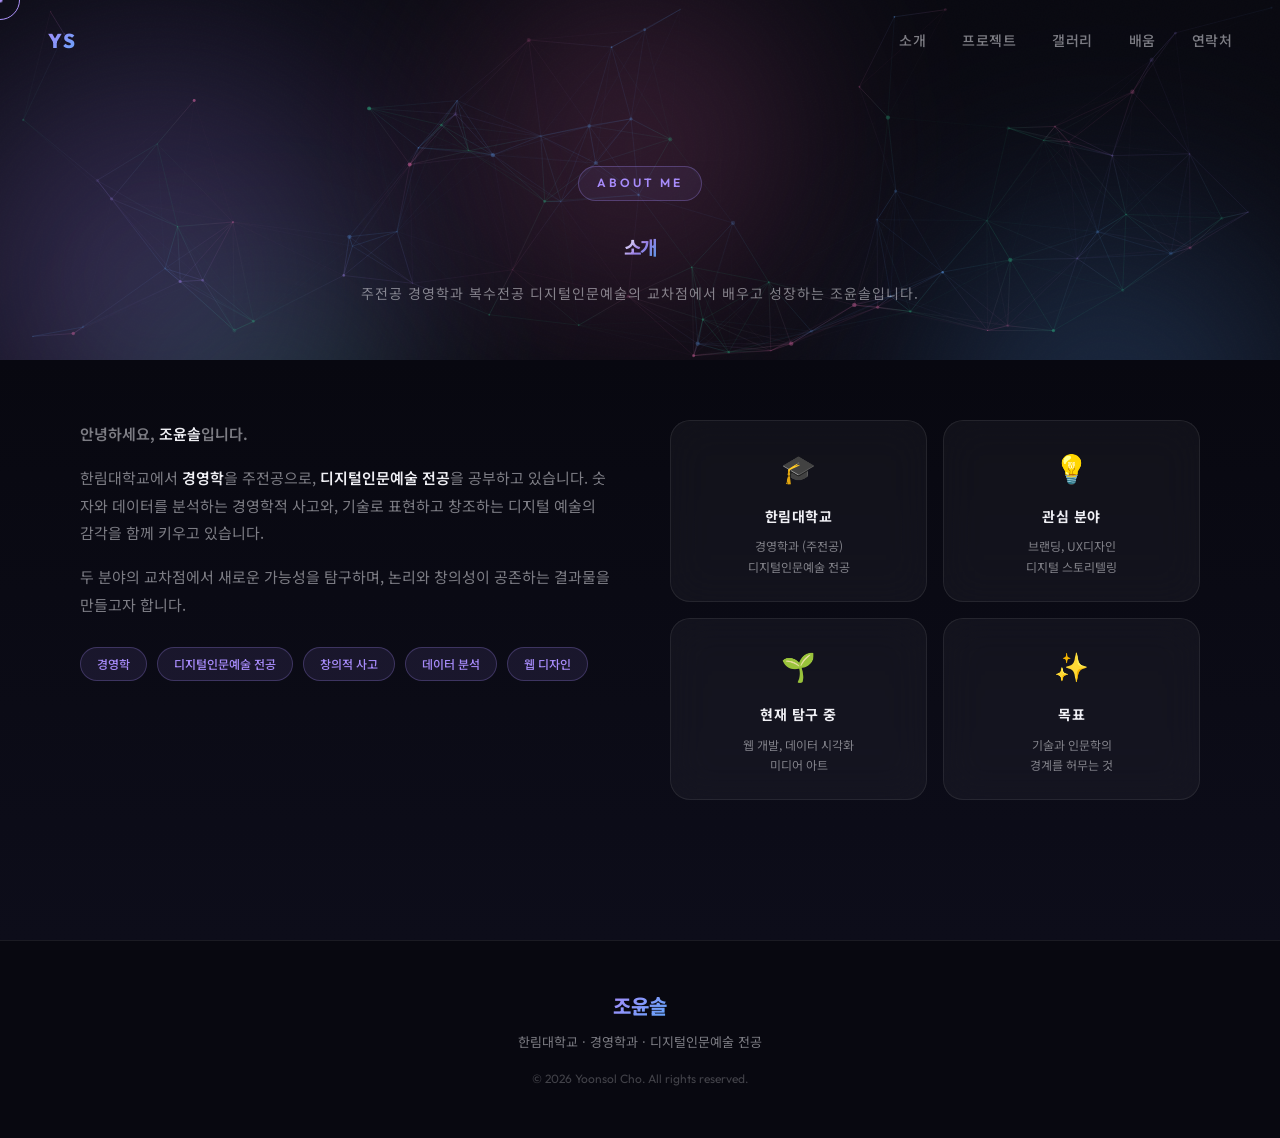
==== about.html @ 84ad860c "포트폴리오 개선: 이메일 복사 기능 로컬 환경 대응, 연락처 페이지 센터 카드화, 갤러리 3열 정렬 및 이미지 비율 조정" ====
<!DOCTYPE html>
<html lang="ko">
<head>
  <meta charset="UTF-8" />
  <meta name="viewport" content="width=device-width, initial-scale=1.0" />
  <title>소개 — 조윤솔 포트폴리오</title>
  <meta name="description" content="한림대학교 경영학과 & 디지털인문예술 전공 조윤솔의 포트폴리오 사이트입니다." />
  <link rel="preconnect" href="https://fonts.googleapis.com" />
  <link rel="preconnect" href="https://fonts.gstatic.com" crossorigin />
  <link href="https://fonts.googleapis.com/css2?family=Outfit:wght@300;400;500;600;700;800;900&family=Noto+Sans+KR:wght@300;400;500;700&display=swap" rel="stylesheet" />
  <link rel="stylesheet" href="style.css" />
</head>
<body>

  <!-- Custom Cursor -->
  <div class="cursor" id="cursor"></div>
  <div class="cursor-dot" id="cursorDot"></div>

  <!-- Navigation -->
  <nav class="nav" id="nav">
    <a href="index.html" class="nav-logo" style="text-decoration: none;">YS</a>
    <ul class="nav-links">
      <li><a href="about.html" class="nav-link" style="color: var(--accent-1);">소개</a></li>
      <li><a href="projects.html" class="nav-link">프로젝트</a></li>
      <li><a href="gallery.html" class="nav-link">갤러리</a></li>
      <li><a href="learning.html" class="nav-link">배움</a></li>
      <li><a href="contact.html" class="nav-link">연락처</a></li>
    </ul>
    <div class="nav-menu" id="navMenu">
      <span></span><span></span><span></span>
    </div>
  </nav>

  <!-- Mobile Nav -->
  <div class="mobile-nav" id="mobileNav">
    <ul>
      <li><a href="about.html" class="mobile-nav-link">소개</a></li>
      <li><a href="projects.html" class="mobile-nav-link">프로젝트</a></li>
      <li><a href="gallery.html" class="mobile-nav-link">갤러리</a></li>
      <li><a href="learning.html" class="mobile-nav-link">배움</a></li>
      <li><a href="contact.html" class="mobile-nav-link">연락처</a></li>
    </ul>
  </div>

  <!-- ========== HERO ========== -->
  <section class="hero hero-subpage" id="hero">
    <canvas class="hero-canvas" id="heroCanvas"></canvas>
    <div class="blob blob-1"></div>
    <div class="blob blob-2"></div>
    <div class="blob blob-3"></div>
    <div class="blob blob-4"></div>
    <div class="hero-noise"></div>
    <div class="hero-grid"></div>

    <div class="hero-content">
      <div class="hero-tag reveal-up">About Me</div>
      <h1 class="hero-name reveal-up" id="heroName">
        <span class="name-ko" style="font-size: 0.8em;">소개</span>
      </h1>
      <p class="hero-sub reveal-up">
        주전공 경영학과 복수전공 디지털인문예술의 교차점에서 배우고 성장하는 조윤솔입니다.
      </p>
    </div>
  </section>

  <!-- ========== ABOUT ========== -->
  <section class="about section" id="about" style="padding-top: 60px; min-height: 60vh;">
    <div class="container">
      <div class="about-grid" style="margin-top: 0;">
        <div class="about-text reveal-left">
          <p class="about-lead">
            안녕하세요, <strong>조윤솔</strong>입니다.
          </p>
          <p>
            한림대학교에서 <strong>경영학</strong>을 주전공으로,
            <strong>디지털인문예술 전공</strong>을 공부하고 있습니다.
            숫자와 데이터를 분석하는 경영학적 사고와,
            기술로 표현하고 창조하는 디지털 예술의 감각을 함께 키우고 있습니다.
          </p>
          <p>
            두 분야의 교차점에서 새로운 가능성을 탐구하며,
            논리와 창의성이 공존하는 결과물을 만들고자 합니다.
          </p>
          <div class="about-tags">
            <span class="tag">경영학</span>
            <span class="tag">디지털인문예술 전공</span>
            <span class="tag">창의적 사고</span>
            <span class="tag">데이터 분석</span>
            <span class="tag">웹 디자인</span>
          </div>
        </div>

        <div class="about-cards reveal-right">
          <div class="about-card glass-card">
            <div class="card-icon">🎓</div>
            <h3>한림대학교</h3>
            <p>경영학과 (주전공)<br />디지털인문예술 전공</p>
          </div>
          <div class="about-card glass-card">
            <div class="card-icon">💡</div>
            <h3>관심 분야</h3>
            <p>브랜딩, UX디자인<br />디지털 스토리텔링</p>
          </div>
          <div class="about-card glass-card">
            <div class="card-icon">🌱</div>
            <h3>현재 탐구 중</h3>
            <p>웹 개발, 데이터 시각화<br />미디어 아트</p>
          </div>
          <div class="about-card glass-card">
            <div class="card-icon">✨</div>
            <h3>목표</h3>
            <p>기술과 인문학의<br />경계를 허무는 것</p>
          </div>
        </div>
      </div>
    </div>
  </section>

  <!-- Footer -->
  <footer class="footer">
    <div class="footer-inner">
      <div class="footer-name">조윤솔</div>
      <p class="footer-school">한림대학교 · 경영학과 · 디지털인문예술 전공</p>
      <p class="footer-copy">© 2026 Yoonsol Cho. All rights reserved.</p>
    </div>
  </footer>

  <script src="app.js"></script>
</body>
</html>
---- style.css ----
/* =============================================
   조윤솔 포트폴리오 — style.css
   Design: Fluid Gradient + Minimal Black + Interactive
   ============================================= */

/* ---- Reset & Base ---- */
*, *::before, *::after {
  box-sizing: border-box;
  margin: 0;
  padding: 0;
}

:root {
  --bg: #080810;
  --bg2: #0d0d1a;
  --surface: rgba(255,255,255,0.04);
  --surface-hover: rgba(255,255,255,0.08);
  --border: rgba(255,255,255,0.08);
  --border-hover: rgba(255,255,255,0.2);

  --text: #f0f0f5;
  --text-muted: rgba(240,240,245,0.5);
  --text-faint: rgba(240,240,245,0.25);

  --accent-1: #a78bfa;   /* violet */
  --accent-2: #60a5fa;   /* blue */
  --accent-3: #f472b6;   /* pink */
  --accent-4: #34d399;   /* emerald */

  --glow-1: rgba(167,139,250,0.35);
  --glow-2: rgba(96,165,250,0.35);
  --glow-3: rgba(244,114,182,0.25);

  --font-en: 'Outfit', sans-serif;
  --font-ko: 'Noto Sans KR', sans-serif;

  --radius-sm: 12px;
  --radius-md: 20px;
  --radius-lg: 32px;
  --radius-xl: 48px;

  --section-gap: 140px;
  --container: 1200px;
}

html {
  scroll-behavior: smooth;
}

body {
  background: var(--bg);
  color: var(--text);
  font-family: var(--font-en), var(--font-ko);
  font-size: 16px;
  line-height: 1.7;
  overflow-x: hidden;
  cursor: none;
}

/* ---- Custom Cursor ---- */
.cursor {
  position: fixed;
  width: 40px;
  height: 40px;
  border: 1.5px solid var(--accent-1);
  border-radius: 50%;
  pointer-events: none;
  z-index: 9999;
  transition: transform 0.15s ease, border-color 0.3s ease, opacity 0.3s ease;
  mix-blend-mode: screen;
  transform: translate(-50%, -50%);
}

.cursor-dot {
  position: fixed;
  width: 5px;
  height: 5px;
  background: var(--accent-1);
  border-radius: 50%;
  pointer-events: none;
  z-index: 9999;
  transform: translate(-50%, -50%);
  transition: transform 0.05s ease;
  mix-blend-mode: screen;
}

.cursor.active {
  transform: translate(-50%, -50%) scale(1.8);
  border-color: var(--accent-3);
  background: rgba(244,114,182,0.08);
}

/* ---- Container ---- */
.container {
  max-width: var(--container);
  margin: 0 auto;
  padding: 0 40px;
}

/* ---- Navigation ---- */
.nav {
  position: fixed;
  top: 0;
  left: 0;
  right: 0;
  z-index: 100;
  display: flex;
  align-items: center;
  justify-content: space-between;
  padding: 24px 48px;
  transition: background 0.4s ease, backdrop-filter 0.4s ease;
}

.nav.scrolled {
  background: rgba(8,8,16,0.85);
  backdrop-filter: blur(20px);
  border-bottom: 1px solid var(--border);
  padding: 16px 48px;
}

.nav-logo {
  font-family: var(--font-en);
  font-size: 20px;
  font-weight: 800;
  letter-spacing: 2px;
  background: linear-gradient(135deg, var(--accent-1), var(--accent-2));
  -webkit-background-clip: text;
  -webkit-text-fill-color: transparent;
  background-clip: text;
  cursor: pointer;
  transition: transform 0.3s ease, opacity 0.3s ease;
  display: inline-block;
}

.nav-logo:hover {
  transform: scale(1.05);
  opacity: 0.9;
}

.nav-links {
  display: flex;
  gap: 36px;
  list-style: none;
}

.nav-link {
  color: var(--text-muted);
  text-decoration: none;
  font-size: 14px;
  font-weight: 500;
  letter-spacing: 0.5px;
  transition: color 0.3s ease;
  position: relative;
}

.nav-link::after {
  content: '';
  position: absolute;
  bottom: -4px;
  left: 0;
  width: 0;
  height: 1px;
  background: var(--accent-1);
  transition: width 0.3s ease;
}

.nav-link:hover {
  color: var(--text);
}

.nav-link:hover::after {
  width: 100%;
}

.nav-menu {
  display: none;
  flex-direction: column;
  gap: 5px;
  cursor: pointer;
}

.nav-menu span {
  display: block;
  width: 24px;
  height: 1.5px;
  background: var(--text);
  transition: all 0.3s ease;
}

/* ---- Mobile Nav ---- */
.mobile-nav {
  position: fixed;
  top: 0;
  right: -100%;
  width: 280px;
  height: 100vh;
  background: rgba(8,8,16,0.97);
  backdrop-filter: blur(30px);
  border-left: 1px solid var(--border);
  z-index: 200;
  transition: right 0.4s cubic-bezier(0.4, 0, 0.2, 1);
  display: flex;
  align-items: center;
  justify-content: center;
}

.mobile-nav.open {
  right: 0;
}

.mobile-nav ul {
  list-style: none;
  display: flex;
  flex-direction: column;
  gap: 32px;
  text-align: center;
}

.mobile-nav-link {
  color: var(--text);
  text-decoration: none;
  font-size: 22px;
  font-weight: 600;
  transition: color 0.3s ease;
}

.mobile-nav-link:hover {
  color: var(--accent-1);
}

/* ---- HERO ---- */
.hero {
  position: relative;
  min-height: 100vh;
  display: flex;
  align-items: center;
  justify-content: center;
  overflow: hidden;
}

/* Animated Blobs */
.blob {
  position: absolute;
  border-radius: 50%;
  filter: blur(80px);
  opacity: 0.55;
  animation: blobFloat 12s ease-in-out infinite;
}

.blob-1 {
  width: 700px;
  height: 700px;
  background: radial-gradient(circle, rgba(167,139,250,0.6), transparent 70%);
  top: -20%;
  left: -15%;
  animation-delay: 0s;
  animation-duration: 14s;
}

.blob-2 {
  width: 600px;
  height: 600px;
  background: radial-gradient(circle, rgba(96,165,250,0.5), transparent 70%);
  top: 30%;
  right: -10%;
  animation-delay: -4s;
  animation-duration: 18s;
}

.blob-3 {
  width: 500px;
  height: 500px;
  background: radial-gradient(circle, rgba(244,114,182,0.45), transparent 70%);
  bottom: -10%;
  left: 30%;
  animation-delay: -8s;
  animation-duration: 16s;
}

.blob-4 {
  width: 400px;
  height: 400px;
  background: radial-gradient(circle, rgba(52,211,153,0.35), transparent 70%);
  top: 60%;
  left: 5%;
  animation-delay: -2s;
  animation-duration: 20s;
}

@keyframes blobFloat {
  0%, 100% { transform: translate(0, 0) scale(1); }
  25% { transform: translate(40px, -30px) scale(1.05); }
  50% { transform: translate(-20px, 40px) scale(0.95); }
  75% { transform: translate(30px, 20px) scale(1.03); }
}

.hero-noise {
  position: absolute;
  inset: 0;
  background-image: url("data:image/svg+xml,%3Csvg viewBox='0 0 256 256' xmlns='http://www.w3.org/2000/svg'%3E%3Cfilter id='noise'%3E%3CfeTurbulence type='fractalNoise' baseFrequency='0.9' numOctaves='4' stitchTiles='stitch'/%3E%3C/filter%3E%3Crect width='100%25' height='100%25' filter='url(%23noise)' opacity='0.04'/%3E%3C/svg%3E");
  opacity: 0.4;
  pointer-events: none;
}

.hero-grid {
  position: absolute;
  inset: 0;
  background-image:
    linear-gradient(rgba(255,255,255,0.025) 1px, transparent 1px),
    linear-gradient(90deg, rgba(255,255,255,0.025) 1px, transparent 1px);
  background-size: 80px 80px;
  pointer-events: none;
  mask-image: radial-gradient(ellipse at center, rgba(0,0,0,0.3) 0%, transparent 70%);
}

/* Canvas particle overlay */
.hero-canvas {
  position: absolute;
  inset: 0;
  width: 100%;
  height: 100%;
  pointer-events: none;
  z-index: 2;
  opacity: 0.7;
}

/* Interactive Stellar Objects (Planets with Tooltips) */
.stellar-object {
  position: absolute;
  display: flex;
  flex-direction: column;
  align-items: center;
  z-index: 15;
  cursor: pointer;
  transition: z-index 0.3s;
}

.stellar-object:hover {
  z-index: 30;
}

/* Positions & floating animations */
.planet-1 {
  top: 23%;
  left: 7%;
  animation: planetFloat1 10s ease-in-out infinite;
}

.planet-2 {
  top: 32%;
  right: 9%;
  animation: planetFloat2 12s ease-in-out infinite;
}

.planet-3 {
  bottom: 22%;
  left: 9%;
  animation: planetFloat3 11s ease-in-out infinite;
}

@keyframes planetFloat1 {
  0%, 100% { transform: translate(0, 0) scale(1); }
  50% { transform: translate(10px, -20px) scale(1.02); }
}

@keyframes planetFloat2 {
  0%, 100% { transform: translate(0, 0) scale(1); }
  50% { transform: translate(-15px, 15px) scale(0.98); }
}

@keyframes planetFloat3 {
  0%, 100% { transform: translate(0, 0) scale(1); }
  50% { transform: translate(12px, 18px) scale(1.03); }
}

/* Planet sphere styling with 3D gradient & outer Glow */
.planet-sphere {
  position: relative;
  width: 52px;
  height: 52px;
  border-radius: 50%;
  transition: transform 0.5s cubic-bezier(0.34, 1.56, 0.64, 1), box-shadow 0.5s ease;
}

.stellar-object:hover .planet-sphere {
  transform: scale(1.2);
}

.planet-violet {
  background: radial-gradient(circle at 30% 30%, #d8b4fe 0%, #8b5cf6 45%, #4c1d95 90%);
  box-shadow: 0 0 25px rgba(167, 139, 250, 0.35), inset -4px -4px 10px rgba(0, 0, 0, 0.7);
}

.planet-pink {
  background: radial-gradient(circle at 30% 30%, #fbcfe8 0%, #ec4899 45%, #9d174d 90%);
  box-shadow: 0 0 25px rgba(244, 114, 182, 0.35), inset -4px -4px 10px rgba(0, 0, 0, 0.7);
}

.planet-blue {
  background: radial-gradient(circle at 30% 30%, #bfdbfe 0%, #3b82f6 45%, #1e3a8a 90%);
  box-shadow: 0 0 25px rgba(96, 165, 250, 0.35), inset -4px -4px 10px rgba(0, 0, 0, 0.7);
}

.stellar-object:hover .planet-violet {
  box-shadow: 0 0 40px rgba(167, 139, 250, 0.75), inset -3px -3px 8px rgba(0, 0, 0, 0.6);
}

.stellar-object:hover .planet-pink {
  box-shadow: 0 0 40px rgba(244, 114, 182, 0.75), inset -3px -3px 8px rgba(0, 0, 0, 0.6);
}

.stellar-object:hover .planet-blue {
  box-shadow: 0 0 40px rgba(96, 165, 250, 0.75), inset -3px -3px 8px rgba(0, 0, 0, 0.6);
}

/* Planet surface details svg */
.planet-surface {
  position: absolute;
  inset: 0;
  width: 100%;
  height: 100%;
  border-radius: 50%;
  pointer-events: none;
  mix-blend-mode: overlay;
  opacity: 0.35;
}

/* Planet Rings */
.planet-ring {
  position: absolute;
  top: 50%;
  left: 50%;
  border-radius: 50%;
  pointer-events: none;
  transform: translate(-50%, -50%) rotateX(75deg) rotateY(-12deg);
}

.pink-ring {
  width: 90px;
  height: 90px;
  border: 1.5px solid rgba(244, 114, 182, 0.4);
  box-shadow: 0 0 8px rgba(244, 114, 182, 0.2), inset 0 0 8px rgba(244, 114, 182, 0.2);
}

.blue-ring {
  width: 84px;
  height: 84px;
  border: 1.5px solid rgba(96, 165, 250, 0.4);
  box-shadow: 0 0 8px rgba(96, 165, 250, 0.2), inset 0 0 8px rgba(96, 165, 250, 0.2);
}

/* Glassmorphism Tooltip */
.planet-tooltip {
  position: absolute;
  bottom: -62px;
  display: flex;
  flex-direction: column;
  align-items: center;
  gap: 2px;
  padding: 6px 16px;
  background: rgba(8, 8, 16, 0.75);
  border: 1px solid rgba(255, 255, 255, 0.08);
  border-radius: var(--radius-sm);
  backdrop-filter: blur(12px);
  -webkit-backdrop-filter: blur(12px);
  white-space: nowrap;
  pointer-events: none;
  opacity: 0;
  transform: translateY(12px) scale(0.92);
  transition: opacity 0.4s cubic-bezier(0.16, 1, 0.3, 1),
              transform 0.4s cubic-bezier(0.16, 1, 0.3, 1),
              border-color 0.3s;
  box-shadow: 0 10px 30px rgba(0, 0, 0, 0.5);
  font-family: var(--font-ko);
}

.stellar-object:hover .planet-tooltip {
  opacity: 1;
  transform: translateY(0) scale(1);
  border-color: rgba(255, 255, 255, 0.16);
}

.tooltip-label {
  font-family: var(--font-en);
  font-size: 8px;
  font-weight: 700;
  letter-spacing: 1.5px;
  text-transform: uppercase;
  color: var(--text-faint);
  line-height: 1.2;
}

.tooltip-val {
  font-size: 11px;
  font-weight: 500;
  color: var(--text);
  letter-spacing: 0.5px;
}

/* Typewriter cursor */
.typewriter-cursor {
  display: inline-block;
  color: var(--accent-1);
  font-weight: 300;
  animation: blink 0.9s step-end infinite;
  margin-left: 2px;
}

@keyframes blink {
  0%, 100% { opacity: 1; }
  50% { opacity: 0; }
}



.hero-content {
  position: relative;
  z-index: 10;
  text-align: center;
  padding: 0 24px;
  max-width: 900px;
}

.hero-tag {
  display: inline-block;
  font-size: 12px;
  font-weight: 600;
  letter-spacing: 3px;
  text-transform: uppercase;
  color: var(--accent-1);
  border: 1px solid rgba(167,139,250,0.3);
  padding: 6px 18px;
  border-radius: 100px;
  margin-bottom: 36px;
  background: rgba(167,139,250,0.07);
}

.hero-name {
  display: flex;
  flex-direction: column;
  align-items: center;
  gap: 8px;
  margin-bottom: 24px;
}

.name-ko {
  font-family: var(--font-ko);
  font-size: clamp(48px, 6.5vw, 78px);
  font-weight: 700;
  line-height: 1.1;
  background: linear-gradient(135deg, #fff 0%, rgba(167,139,250,0.9) 50%, rgba(96,165,250,0.9) 100%);
  -webkit-background-clip: text;
  -webkit-text-fill-color: transparent;
  background-clip: text;
  letter-spacing: -1.5px;
}

.name-en {
  font-family: var(--font-en);
  font-size: clamp(16px, 2.5vw, 22px);
  font-weight: 300;
  color: var(--text-muted);
  letter-spacing: 6px;
  text-transform: uppercase;
}

.hero-sub {
  font-size: 14px;
  color: var(--text-muted);
  letter-spacing: 1px;
  margin-bottom: 28px;
  font-family: var(--font-ko);
}

.hero-divider {
  width: 60px;
  height: 1px;
  background: linear-gradient(90deg, transparent, var(--accent-1), transparent);
  margin: 0 auto 28px;
}

.hero-desc {
  font-size: clamp(15px, 2vw, 18px);
  color: var(--text-muted);
  line-height: 1.8;
  font-family: var(--font-ko);
  margin-bottom: 48px;
}

.hero-cta {
  display: flex;
  gap: 16px;
  justify-content: center;
  flex-wrap: wrap;
}

.btn-primary {
  display: inline-flex;
  align-items: center;
  gap: 8px;
  background: linear-gradient(135deg, var(--accent-1), var(--accent-2));
  color: #fff;
  text-decoration: none;
  padding: 14px 32px;
  border-radius: 100px;
  font-weight: 600;
  font-size: 15px;
  transition: transform 0.3s ease, box-shadow 0.3s ease;
  box-shadow: 0 0 30px rgba(167,139,250,0.3);
}

.btn-primary:hover {
  transform: translateY(-2px);
  box-shadow: 0 0 50px rgba(167,139,250,0.5);
}

.btn-outline {
  display: inline-flex;
  align-items: center;
  gap: 8px;
  border: 1px solid var(--border-hover);
  color: var(--text);
  text-decoration: none;
  padding: 14px 32px;
  border-radius: 100px;
  font-weight: 500;
  font-size: 15px;
  transition: all 0.3s ease;
  background: rgba(255,255,255,0.03);
}

.btn-outline:hover {
  background: rgba(255,255,255,0.08);
  border-color: var(--accent-1);
  color: var(--accent-1);
}

/* Scroll Indicator */
.scroll-indicator {
  position: absolute;
  bottom: 40px;
  left: 50%;
  transform: translateX(-50%);
  display: flex;
  flex-direction: column;
  align-items: center;
  gap: 10px;
  z-index: 10;
}

.scroll-line {
  width: 1px;
  height: 50px;
  background: linear-gradient(to bottom, var(--accent-1), transparent);
  animation: scrollPulse 2s ease-in-out infinite;
}

.scroll-indicator span {
  font-size: 10px;
  letter-spacing: 3px;
  color: var(--text-faint);
  text-transform: uppercase;
}

@keyframes scrollPulse {
  0%, 100% { opacity: 0.4; transform: scaleY(1); }
  50% { opacity: 1; transform: scaleY(1.1); }
}

/* ---- SECTION COMMON ---- */
.section {
  padding: var(--section-gap) 0;
}

.section-header {
  margin-bottom: 64px;
}

.section-label {
  display: inline-block;
  font-size: 12px;
  font-weight: 600;
  letter-spacing: 3px;
  text-transform: uppercase;
  color: var(--accent-1);
  margin-bottom: 16px;
}

.section-title {
  font-size: clamp(32px, 5vw, 52px);
  font-weight: 800;
  font-family: var(--font-ko);
  background: linear-gradient(135deg, #fff 0%, rgba(167,139,250,0.8) 100%);
  -webkit-background-clip: text;
  -webkit-text-fill-color: transparent;
  background-clip: text;
  line-height: 1.2;
  letter-spacing: -1px;
}

.section-desc {
  margin-top: 16px;
  color: var(--text-muted);
  font-family: var(--font-ko);
  font-size: 16px;
}

/* ---- Glass Card ---- */
.glass-card {
  background: var(--surface);
  border: 1px solid var(--border);
  border-radius: var(--radius-md);
  backdrop-filter: blur(20px);
  transition: border-color 0.3s ease, background 0.3s ease, transform 0.3s ease;
}

.glass-card:hover {
  border-color: var(--border-hover);
  background: var(--surface-hover);
}

/* ---- ABOUT ---- */
.about {
  background: linear-gradient(180deg, var(--bg) 0%, var(--bg2) 100%);
}

.about-grid {
  display: grid;
  grid-template-columns: 1fr 1fr;
  gap: 60px;
  align-items: start;
}

.about-lead {
  font-size: 24px;
  font-weight: 600;
  font-family: var(--font-ko);
  margin-bottom: 20px;
}

.about-text p {
  color: var(--text-muted);
  font-family: var(--font-ko);
  font-size: 15px;
  margin-bottom: 16px;
  line-height: 1.85;
}

.about-text strong {
  color: var(--text);
  font-weight: 600;
}

.about-tags {
  display: flex;
  flex-wrap: wrap;
  gap: 10px;
  margin-top: 28px;
}

.tag {
  font-size: 12px;
  font-weight: 500;
  font-family: var(--font-ko);
  padding: 6px 16px;
  border-radius: 100px;
  background: rgba(167,139,250,0.1);
  border: 1px solid rgba(167,139,250,0.25);
  color: var(--accent-1);
}

.about-cards {
  display: grid;
  grid-template-columns: 1fr 1fr;
  gap: 16px;
}

.about-card {
  padding: 24px;
  text-align: center;
}

.card-icon {
  font-size: 28px;
  margin-bottom: 12px;
}

.about-card h3 {
  font-size: 14px;
  font-weight: 700;
  font-family: var(--font-ko);
  margin-bottom: 8px;
  color: var(--text);
  letter-spacing: 0.5px;
}

.about-card p {
  font-size: 12px;
  color: var(--text-muted);
  font-family: var(--font-ko);
  line-height: 1.7;
}

/* ---- PROJECTS ---- */
.projects {
  background: var(--bg2);
  position: relative;
}

.projects::before {
  content: '';
  position: absolute;
  top: 0;
  left: 0;
  right: 0;
  height: 1px;
  background: linear-gradient(90deg, transparent, var(--border-hover), transparent);
}

/* Projects Grid Layout */
.projects-grid {
  display: grid;
  grid-template-columns: repeat(2, 1fr);
  gap: 32px;
}

@media (max-width: 900px) {
  .projects-grid {
    grid-template-columns: 1fr;
    gap: 24px;
  }
}

.project-semester {
  font-size: 11px;
  font-weight: 500;
  letter-spacing: 0.5px;
  color: var(--text-muted);
  font-family: var(--font-ko);
  background: rgba(255, 255, 255, 0.03);
  border: 1px solid var(--border);
  padding: 4px 12px;
  border-radius: 100px;
}

.active-semester {
  color: var(--accent-4);
  background: rgba(52, 211, 153, 0.06);
  border-color: rgba(52, 211, 153, 0.25);
  font-weight: 600;
  box-shadow: 0 0 10px rgba(52, 211, 153, 0.1);
}

.current-project {
  border-color: rgba(167, 139, 250, 0.25);
  box-shadow: 0 10px 30px rgba(167, 139, 250, 0.03);
}

.current-project::before {
  background: linear-gradient(135deg, rgba(167, 139, 250, 0.06), transparent 60%);
  opacity: 1;
  pointer-events: none;
}

.current-project:hover {
  border-color: rgba(167, 139, 250, 0.45);
  box-shadow: 0 15px 40px rgba(167, 139, 250, 0.08);
}

.project-cards {
  display: grid;
  grid-template-columns: repeat(auto-fill, minmax(300px, 1fr));
  gap: 20px;
}

.project-card {
  padding: 28px;
  cursor: pointer;
  position: relative;
  overflow: hidden;
}

.project-card::before {
  content: '';
  position: absolute;
  inset: 0;
  background: linear-gradient(135deg, rgba(167,139,250,0.04), transparent 60%);
  opacity: 0;
  transition: opacity 0.4s ease;
  border-radius: var(--radius-md);
  pointer-events: none;
}

.project-card:hover::before {
  opacity: 1;
}

.project-card:hover {
  transform: translateY(-4px);
}

.placeholder-card {
  border-style: dashed;
  border-color: rgba(255,255,255,0.1);
}

.project-card-top {
  display: flex;
  align-items: center;
  justify-content: space-between;
  margin-bottom: 16px;
}

.project-course {
  font-size: 11px;
  font-weight: 600;
  letter-spacing: 1.5px;
  text-transform: uppercase;
  color: var(--accent-2);
  font-family: var(--font-ko);
}

.project-badge {
  font-size: 10px;
  padding: 3px 10px;
  background: rgba(255,255,255,0.05);
  border: 1px solid var(--border);
  border-radius: 100px;
  color: var(--text-faint);
  font-family: var(--font-ko);
}

.project-title {
  font-size: 18px;
  font-weight: 700;
  font-family: var(--font-ko);
  margin-bottom: 10px;
  color: var(--text);
  line-height: 1.4;
}

.project-desc {
  font-size: 13px;
  color: var(--text-muted);
  font-family: var(--font-ko);
  line-height: 1.75;
  margin-bottom: 20px;
}

.project-footer {
  display: flex;
  align-items: center;
  justify-content: space-between;
}

.project-tags {
  display: flex;
  gap: 8px;
  flex-wrap: wrap;
}

.ptag {
  font-size: 11px;
  padding: 3px 10px;
  background: rgba(96,165,250,0.1);
  border: 1px solid rgba(96,165,250,0.2);
  border-radius: 100px;
  color: var(--accent-2);
  font-weight: 500;
}

.project-links {
  display: flex;
  gap: 8px;
  align-items: center;
  position: relative;
  z-index: 5;
}

.p-link {
  font-size: 11px;
  font-weight: 600;
  color: var(--accent-1);
  text-decoration: none;
  background: rgba(167, 139, 250, 0.08);
  border: 1px solid rgba(167, 139, 250, 0.25);
  padding: 4px 12px;
  border-radius: 100px;
  transition: all 0.3s ease;
  font-family: var(--font-ko);
  position: relative;
  z-index: 5;
}

.p-link:hover {
  background: var(--accent-1);
  color: #fff;
  border-color: var(--accent-1);
  box-shadow: 0 0 12px rgba(167, 139, 250, 0.3);
}

/* ---- GALLERY ---- */
.gallery {
  background: var(--bg);
}

.gallery-grid {
  display: grid;
  grid-template-columns: repeat(3, 1fr);
  grid-template-rows: auto;
  gap: 16px;
}

.gallery-item {
  border-radius: var(--radius-md);
  overflow: hidden;
  aspect-ratio: 3/4;
  transition: transform 0.4s ease;
  cursor: pointer;
  position: relative;
  background: rgba(255, 255, 255, 0.02); /* 빈 공간이 생길 경우를 위한 은은한 배경 */
}

.gallery-img {
  width: 100%;
  height: 100%;
  padding: 22px; /* 여백을 약간 늘려 포스터 크기를 살짝 줄임 */
  box-sizing: border-box;
  object-fit: contain; /* 이미지가 잘리지 않고 전체 포스터가 다 보이도록 설정 */
  display: block;
}

.gallery-item:hover {
  transform: scale(1.02);
}

.gallery-item.tall {
  grid-row: span 2;
  aspect-ratio: auto;
}

.gallery-item.wide {
  grid-column: span 2;
  aspect-ratio: 16/8;
}

.gallery-overlay {
  position: absolute;
  inset: 0;
  background: linear-gradient(to top, rgba(8, 8, 16, 0.95) 0%, transparent 50%);
  display: flex;
  flex-direction: column;
  justify-content: flex-end;
  padding: 24px;
  opacity: 0;
  transition: opacity 0.3s ease;
  pointer-events: none;
}

.gallery-item:hover .gallery-overlay {
  opacity: 1;
}

.gallery-title {
  color: var(--text);
  font-size: 16px;
  font-weight: 700;
  font-family: var(--font-ko);
  margin-bottom: 6px;
  transform: translateY(10px);
  transition: transform 0.3s ease;
}

.gallery-desc {
  color: var(--text-muted);
  font-size: 12px;
  font-family: var(--font-ko);
  line-height: 1.4;
  transform: translateY(10px);
  transition: transform 0.3s ease;
  transition-delay: 0.05s;
}

.gallery-item:hover .gallery-title,
.gallery-item:hover .gallery-desc {
  transform: translateY(0);
}

.placeholder-gallery {
  background: var(--surface);
  border: 2px dashed rgba(255,255,255,0.08);
  display: flex;
  align-items: center;
  justify-content: center;
}

.gallery-placeholder {
  text-align: center;
  color: var(--text-faint);
}

.gallery-plus {
  display: block;
  font-size: 40px;
  font-weight: 200;
  color: rgba(167,139,250,0.3);
  margin-bottom: 8px;
}

.gallery-placeholder p {
  font-size: 12px;
  font-family: var(--font-ko);
}

/* ---- LEARNING ---- */
.learning {
  background: var(--bg2);
}

.learning-grid {
  display: grid;
  grid-template-columns: repeat(2, 1fr);
  gap: 24px;
  margin-bottom: 64px;
}

.learning-card {
  padding: 36px;
  transition-delay: var(--delay, 0s);
}

.learning-icon {
  font-size: 36px;
  margin-bottom: 20px;
  display: block;
}

.learning-card h3 {
  font-size: 18px;
  font-weight: 700;
  font-family: var(--font-ko);
  margin-bottom: 12px;
  color: var(--text);
}

.learning-card p {
  font-size: 14px;
  color: var(--text-muted);
  font-family: var(--font-ko);
  line-height: 1.75;
  margin-bottom: 20px;
}

.learning-skills {
  display: flex;
  gap: 8px;
}

.skill-dot {
  width: 28px;
  height: 4px;
  border-radius: 2px;
  background: var(--accent-1);
}

.skill-dot.half {
  background: linear-gradient(90deg, var(--accent-1) 50%, rgba(167,139,250,0.2) 50%);
}

.skill-dot.empty {
  background: rgba(167,139,250,0.2);
}

/* Quote */
.quote-block {
  text-align: center;
  padding: 60px 0;
  position: relative;
}

.quote-line {
  width: 80px;
  height: 1px;
  background: linear-gradient(90deg, transparent, var(--accent-1), transparent);
  margin: 0 auto 40px;
}

blockquote {
  font-size: clamp(16px, 2.5vw, 20px);
  font-family: var(--font-ko);
  font-weight: 400;
  color: var(--text-muted);
  line-height: 1.8;
  max-width: 640px;
  margin: 0 auto 20px;
  font-style: normal;
}

.quote-author {
  font-size: 13px;
  color: var(--accent-1);
  letter-spacing: 2px;
}

/* ---- CONTACT ---- */
.contact {
  background: var(--bg);
}

.contact-inner {
  padding: 72px;
  text-align: center;
  position: relative;
  overflow: hidden;
}

.contact-inner::before {
  content: '';
  position: absolute;
  top: -50%;
  left: -50%;
  width: 200%;
  height: 200%;
  background: radial-gradient(ellipse at center, rgba(167,139,250,0.04) 0%, transparent 60%);
  pointer-events: none;
}

.contact-desc {
  font-size: 16px;
  color: var(--text-muted);
  font-family: var(--font-ko);
  margin: 24px auto 48px;
  max-width: 480px;
}

.contact-links {
  display: flex;
  flex-direction: column;
  gap: 16px;
  max-width: 400px;
  margin: 0 auto;
}

.contact-link {
  display: flex;
  align-items: center;
  gap: 16px;
  padding: 20px 28px;
  background: var(--surface);
  border: 1px solid var(--border);
  border-radius: var(--radius-sm);
  text-decoration: none;
  color: var(--text);
  font-size: 15px;
  transition: all 0.3s ease;
}

.contact-link:hover {
  background: var(--surface-hover);
  border-color: var(--accent-1);
  transform: translateX(6px);
}

.contact-icon {
  font-size: 20px;
}

.contact-arrow {
  margin-left: auto;
  color: var(--text-faint);
  transition: transform 0.3s ease, color 0.3s ease;
}

.contact-link:hover .contact-arrow {
  transform: translateX(4px);
  color: var(--accent-1);
}

/* ---- FOOTER ---- */
.footer {
  background: var(--bg);
  border-top: 1px solid var(--border);
  padding: 48px 0;
  text-align: center;
}

.footer-inner {
  display: flex;
  flex-direction: column;
  align-items: center;
  gap: 8px;
}

.footer-name {
  font-size: 20px;
  font-weight: 800;
  font-family: var(--font-ko);
  background: linear-gradient(135deg, var(--accent-1), var(--accent-2));
  -webkit-background-clip: text;
  -webkit-text-fill-color: transparent;
  background-clip: text;
}

.footer-school {
  font-size: 13px;
  color: var(--text-muted);
  font-family: var(--font-ko);
}

.footer-copy {
  font-size: 12px;
  color: var(--text-faint);
  margin-top: 8px;
}

/* ---- REVEAL ANIMATIONS ---- */
.reveal-up, .reveal-left, .reveal-right {
  opacity: 0;
  transition: opacity 0.8s cubic-bezier(0.4, 0, 0.2, 1),
              transform 0.8s cubic-bezier(0.4, 0, 0.2, 1);
}

.reveal-up {
  transform: translateY(40px);
}

.reveal-left {
  transform: translateX(-40px);
}

.reveal-right {
  transform: translateX(40px);
}

.reveal-up.visible,
.reveal-left.visible,
.reveal-right.visible {
  opacity: 1;
  transform: translate(0, 0);
}

/* ---- RESPONSIVE ---- */
@media (max-width: 900px) {
  :root {
    --section-gap: 100px;
  }

  .container {
    padding: 0 24px;
  }

  .nav {
    padding: 20px 24px;
  }

  .nav.scrolled {
    padding: 16px 24px;
  }

  .nav-links {
    display: none;
  }

  .nav-menu {
    display: flex;
  }

  .about-grid {
    grid-template-columns: 1fr;
    gap: 40px;
  }

  .learning-grid {
    grid-template-columns: 1fr;
  }

  .gallery-grid {
    grid-template-columns: repeat(2, 1fr);
  }

  .gallery-item.wide {
    grid-column: span 2;
  }

  .gallery-item.tall {
    grid-row: span 1;
    aspect-ratio: 1;
  }

  .contact-inner {
    padding: 40px 24px;
  }
}

@media (max-width: 600px) {
  .name-ko {
    font-size: 56px;
  }

  .gallery-grid {
    grid-template-columns: 1fr;
  }

  .gallery-item.wide,
  .gallery-item.tall {
    grid-column: span 1;
    grid-row: span 1;
    aspect-ratio: 1;
  }

  .about-cards {
    grid-template-columns: 1fr 1fr;
  }

  .project-cards {
    grid-template-columns: 1fr;
  }


}

/* Video Modal Styling */
.video-modal {
  position: fixed;
  inset: 0;
  background: rgba(8, 8, 16, 0.85);
  backdrop-filter: blur(16px);
  -webkit-backdrop-filter: blur(16px);
  z-index: 2000;
  display: flex;
  align-items: center;
  justify-content: center;
  opacity: 0;
  pointer-events: none;
  transition: opacity 0.4s ease;
}

.video-modal.open {
  opacity: 1;
  pointer-events: auto;
}

.video-modal-content {
  position: relative;
  width: 90%;
  max-width: 960px;
  height: 80vh;
  max-height: 600px;
  background: #000;
  border: 1px solid rgba(255, 255, 255, 0.1);
  border-radius: var(--radius-md);
  box-shadow: 0 24px 60px rgba(0, 0, 0, 0.8);
  transform: scale(0.94);
  transition: transform 0.4s cubic-bezier(0.16, 1, 0.3, 1);
  overflow: hidden;
  display: flex;
  flex-direction: column;
}

.video-modal.open .video-modal-content {
  transform: scale(1);
}

.video-iframe-container {
  flex: 1;
  width: 100%;
}

.video-iframe-container iframe {
  width: 100%;
  height: 100%;
  border: none;
}

.video-modal-fallback {
  background: rgba(13, 13, 26, 0.96);
  border-top: 1px solid rgba(255, 255, 255, 0.08);
  padding: 12px 24px;
  display: flex;
  align-items: center;
  justify-content: space-between;
  gap: 16px;
  font-family: var(--font-ko);
  z-index: 12;
}

.video-modal-fallback p {
  font-size: 11px;
  color: var(--text-muted);
  line-height: 1.4;
}

@media (max-width: 600px) {
  .video-modal-fallback {
    flex-direction: column;
    text-align: center;
    gap: 8px;
    padding: 12px;
  }
}

.video-modal-close {
  position: absolute;
  top: 16px;
  right: 16px;
  width: 36px;
  height: 36px;
  background: rgba(8, 8, 16, 0.6);
  border: 1px solid rgba(255, 255, 255, 0.15);
  border-radius: 50%;
  color: var(--text);
  font-size: 20px;
  cursor: pointer;
  z-index: 15;
  display: flex;
  align-items: center;
  justify-content: center;
  transition: all 0.3s ease;
  backdrop-filter: blur(4px);
}

.video-modal-close:hover {
  background: var(--accent-1);
  border-color: var(--accent-1);
  color: #fff;
  transform: rotate(90deg);
  box-shadow: 0 0 10px rgba(167, 139, 250, 0.5);
}

/* ---- Subpage Hero Styles ---- */
.hero.hero-subpage {
  min-height: 40vh;
  padding-top: 120px;
  display: flex;
  align-items: center;
  justify-content: center;
}

.hero.hero-subpage .hero-content {
  margin-top: 20px;
}

/* ---- Split Modal Layout ---- */
.split-modal-content {
  width: 92vw;
  max-width: 1200px;
  height: 85vh;
  padding: 0 !important;
  border-radius: var(--radius-md);
  overflow: hidden;
  border: 1px solid var(--border);
  background: rgba(8, 8, 16, 0.85);
  backdrop-filter: blur(30px);
  -webkit-backdrop-filter: blur(30px);
}

.split-modal-body {
  display: flex;
  width: 100%;
  height: 100%;
}

.split-left-pane {
  flex: 0 0 62%;
  height: 100%;
  border-right: 1px solid var(--border);
  position: relative;
}

.split-right-pane {
  flex: 0 0 38%;
  height: 100%;
  padding: 40px 32px;
  display: flex;
  flex-direction: column;
  box-sizing: border-box;
  text-align: left;
}

.detail-main-title {
  font-size: 22px;
  font-weight: 800;
  margin-bottom: 24px;
  font-family: var(--font-ko);
  background: linear-gradient(135deg, #fff 0%, rgba(167, 139, 250, 0.8) 100%);
  -webkit-background-clip: text;
  -webkit-text-fill-color: transparent;
  background-clip: text;
}

.detail-scroll-area {
  flex: 1;
  overflow-y: auto;
  padding-right: 12px;
}

/* Scrollbar styling */
.detail-scroll-area::-webkit-scrollbar {
  width: 6px;
}
.detail-scroll-area::-webkit-scrollbar-track {
  background: rgba(255, 255, 255, 0.01);
}
.detail-scroll-area::-webkit-scrollbar-thumb {
  background: rgba(255, 255, 255, 0.1);
  border-radius: 10px;
}
.detail-scroll-area::-webkit-scrollbar-thumb:hover {
  background: var(--accent-1);
}

.detail-sec {
  margin-bottom: 24px;
}

.detail-sec h5 {
  font-size: 14px;
  font-weight: 700;
  margin-bottom: 8px;
  font-family: var(--font-ko);
}

.detail-sec:nth-child(1) h5 { color: var(--accent-1); }
.detail-sec:nth-child(2) h5 { color: var(--accent-2); }
.detail-sec:nth-child(3) h5 { color: var(--accent-3); }
.detail-sec:nth-child(4) h5 { color: var(--accent-4); }
.detail-sec:nth-child(5) h5 { color: var(--accent-1); }

.detail-sec p {
  font-size: 13.5px;
  line-height: 1.7;
  color: var(--text-muted);
  font-family: var(--font-ko);
  white-space: pre-line;
}

/* Responsive collapse for split modal */
@media (max-width: 900px) {
  .split-modal-content {
    height: 90vh;
    width: 95vw;
  }
  .split-modal-body {
    flex-direction: column;
    overflow-y: auto;
  }
  .split-left-pane {
    flex: 0 0 50vh;
    width: 100%;
    border-right: none;
    border-bottom: 1px solid var(--border);
  }
  .split-right-pane {
    flex: 1;
    width: 100%;
    padding: 24px;
  }
}

/* ---- Contact Form Sub-page Styles ---- */
.contact-grid-layout {
  display: grid;
  grid-template-columns: 1fr 1.3fr;
  gap: 32px;
  align-items: start;
  margin-top: 0;
}

.contact-info-pane,
.contact-form-pane {
  padding: 40px;
}

.contact-pane-title {
  font-family: var(--font-ko);
  font-size: 20px;
  font-weight: 700;
  margin-bottom: 12px;
  background: linear-gradient(135deg, #fff 0%, rgba(167, 139, 250, 0.8) 100%);
  -webkit-background-clip: text;
  -webkit-text-fill-color: transparent;
  background-clip: text;
}

.contact-form {
  display: flex;
  flex-direction: column;
  gap: 20px;
  margin-top: 24px;
}

.form-group-row {
  display: grid;
  grid-template-columns: 1fr 1.2fr;
  gap: 16px;
}

.form-group {
  display: flex;
  flex-direction: column;
  gap: 8px;
}

.form-label {
  font-family: var(--font-ko);
  font-size: 13px;
  font-weight: 600;
  color: var(--text-muted);
}

.form-input,
.form-textarea {
  background: rgba(255, 255, 255, 0.03);
  border: 1px solid rgba(255, 255, 255, 0.08);
  border-radius: var(--radius-sm);
  color: var(--text);
  padding: 14px 18px;
  font-family: var(--font-ko);
  font-size: 14px;
  transition: border-color 0.3s, background-color 0.3s, box-shadow 0.3s;
  outline: none;
}

.form-input:focus,
.form-textarea:focus {
  border-color: var(--accent-1);
  background: rgba(255, 255, 255, 0.06);
  box-shadow: 0 0 15px rgba(167, 139, 250, 0.15);
}

.form-textarea {
  min-height: 150px;
  resize: vertical;
}

.form-submit-btn {
  align-self: flex-start;
  display: inline-flex;
  align-items: center;
  gap: 8px;
  background: linear-gradient(135deg, var(--accent-1), var(--accent-2));
  color: #fff;
  border: none;
  padding: 14px 32px;
  border-radius: 100px;
  font-family: var(--font-ko);
  font-weight: 600;
  font-size: 15px;
  cursor: pointer;
  transition: transform 0.3s, box-shadow 0.3s;
  box-shadow: 0 0 20px rgba(167, 139, 250, 0.2);
}

.form-submit-btn:hover {
  transform: translateY(-2px);
  box-shadow: 0 0 35px rgba(167, 139, 250, 0.4);
}

.send-icon {
  width: 16px;
  height: 16px;
  transition: transform 0.3s ease;
}

.form-submit-btn:hover .send-icon {
  transform: translateX(4px) scale(1.1);
}

/* Success Toast Popup */
.toast-popup {
  position: fixed;
  bottom: 40px;
  right: 40px;
  z-index: 2000;
  background: rgba(8, 8, 16, 0.85);
  border: 1px solid var(--accent-4);
  border-radius: var(--radius-md);
  backdrop-filter: blur(20px);
  -webkit-backdrop-filter: blur(20px);
  padding: 16px 28px;
  box-shadow: 0 15px 40px rgba(0, 0, 0, 0.6), 0 0 15px rgba(52, 211, 153, 0.2);
  transform: translateY(100px) scale(0.9);
  opacity: 0;
  transition: transform 0.5s cubic-bezier(0.175, 0.885, 0.32, 1.275), opacity 0.5s;
  pointer-events: none;
}

.toast-popup.show {
  transform: translateY(0) scale(1);
  opacity: 1;
  pointer-events: auto;
}

.toast-content {
  display: flex;
  align-items: center;
  gap: 16px;
}

.toast-icon {
  font-size: 24px;
}

.toast-text h4 {
  font-family: var(--font-ko);
  font-size: 15px;
  font-weight: 700;
  color: var(--accent-4);
  margin-bottom: 2px;
}

.toast-text p {
  font-family: var(--font-ko);
  font-size: 12px;
  color: var(--text-muted);
}

/* Form Responsive */
@media (max-width: 900px) {
  .contact-grid-layout {
    grid-template-columns: 1fr;
    gap: 24px;
  }
  .form-group-row {
    grid-template-columns: 1fr;
    gap: 16px;
  }
}
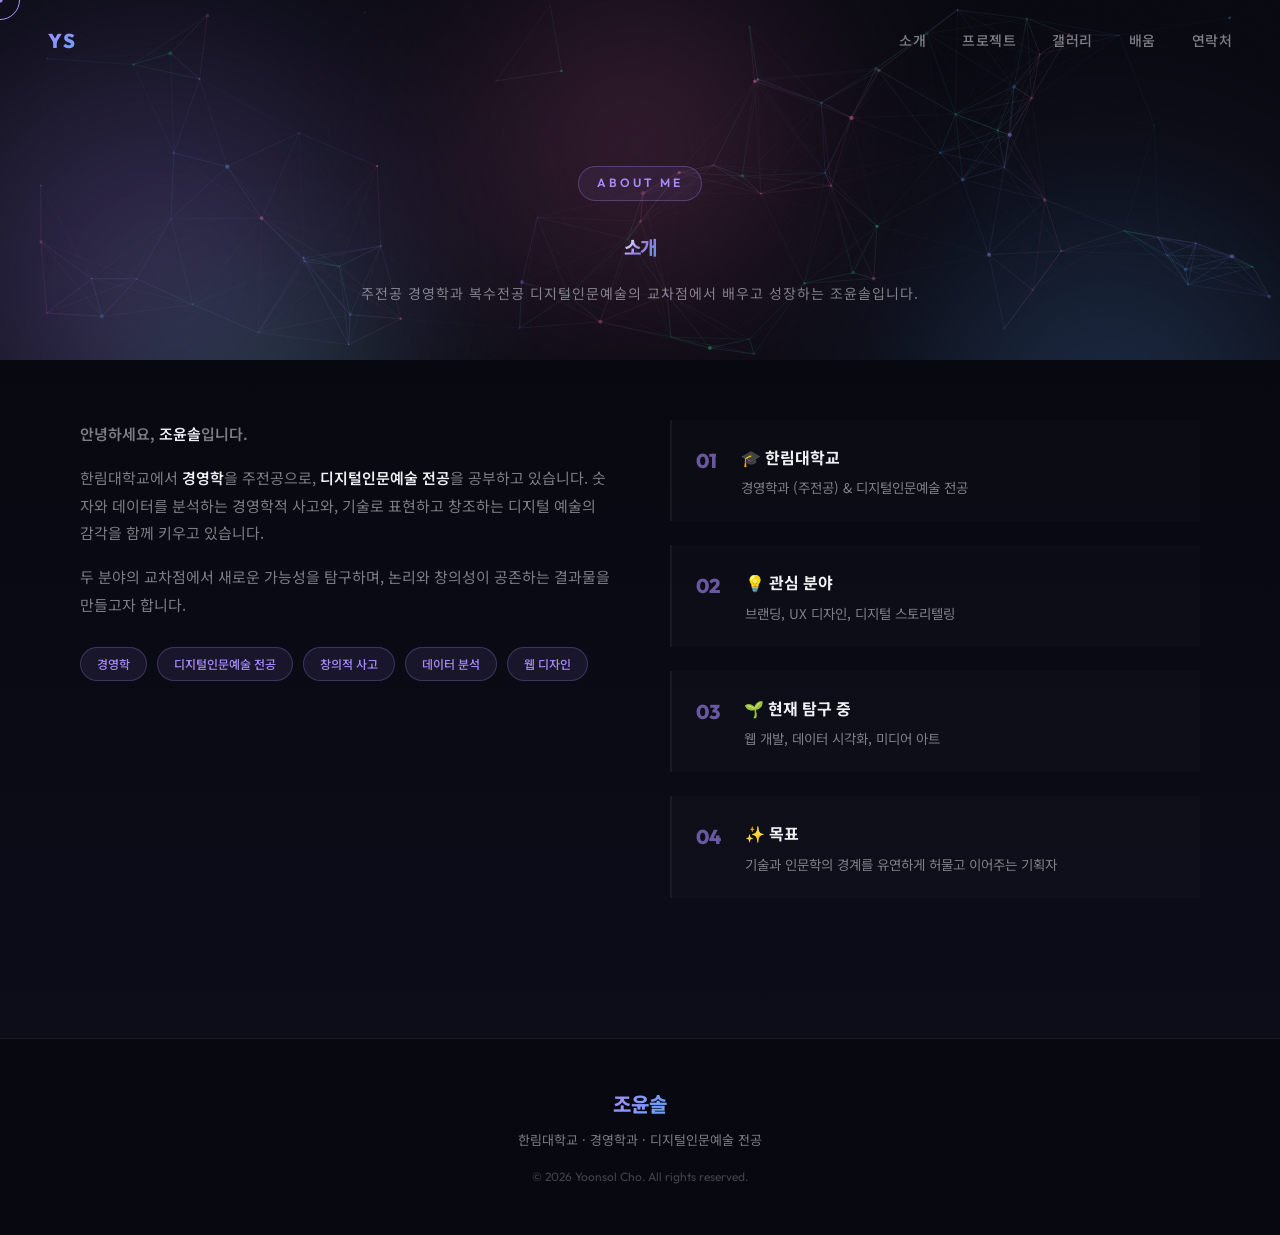
==== commit 695d5362: "디자인 전면 개선: AI 템플릿 느낌을 벗어나기 위해 반복적인 박스(카드) 레이아웃을 걷어내고 서브페이지별 개성 있고 트렌디한 타이포/타임라인/대시보드 형태로 리디자인" ====
--- a/about.html
+++ b/about.html
@@ -90,26 +90,34 @@
           </div>
         </div>
 
-        <div class="about-cards reveal-right">
-          <div class="about-card glass-card">
-            <div class="card-icon">🎓</div>
-            <h3>한림대학교</h3>
-            <p>경영학과 (주전공)<br />디지털인문예술 전공</p>
+        <div class="about-timeline-list reveal-right">
+          <div class="about-timeline-item">
+            <div class="about-timeline-num">01</div>
+            <div class="about-timeline-info">
+              <h4>🎓 한림대학교</h4>
+              <p>경영학과 (주전공) & 디지털인문예술 전공</p>
+            </div>
           </div>
-          <div class="about-card glass-card">
-            <div class="card-icon">💡</div>
-            <h3>관심 분야</h3>
-            <p>브랜딩, UX디자인<br />디지털 스토리텔링</p>
+          <div class="about-timeline-item">
+            <div class="about-timeline-num">02</div>
+            <div class="about-timeline-info">
+              <h4>💡 관심 분야</h4>
+              <p>브랜딩, UX 디자인, 디지털 스토리텔링</p>
+            </div>
           </div>
-          <div class="about-card glass-card">
-            <div class="card-icon">🌱</div>
-            <h3>현재 탐구 중</h3>
-            <p>웹 개발, 데이터 시각화<br />미디어 아트</p>
+          <div class="about-timeline-item">
+            <div class="about-timeline-num">03</div>
+            <div class="about-timeline-info">
+              <h4>🌱 현재 탐구 중</h4>
+              <p>웹 개발, 데이터 시각화, 미디어 아트</p>
+            </div>
           </div>
-          <div class="about-card glass-card">
-            <div class="card-icon">✨</div>
-            <h3>목표</h3>
-            <p>기술과 인문학의<br />경계를 허무는 것</p>
+          <div class="about-timeline-item">
+            <div class="about-timeline-num">04</div>
+            <div class="about-timeline-info">
+              <h4>✨ 목표</h4>
+              <p>기술과 인문학의 경계를 유연하게 허물고 이어주는 기획자</p>
+            </div>
           </div>
         </div>
       </div>
--- a/style.css
+++ b/style.css
@@ -1826,3 +1826,237 @@
     gap: 16px;
   }
 }
+
+/* =============================================
+   17. Custom Layout Updates (Breaking the Box Pattern)
+   ============================================= */
+
+/* About Timeline List */
+.about-timeline-list {
+  display: flex;
+  flex-direction: column;
+  gap: 24px;
+  width: 100%;
+}
+
+.about-timeline-item {
+  display: flex;
+  gap: 24px;
+  padding: 24px;
+  background: rgba(255, 255, 255, 0.01);
+  border-left: 2px solid rgba(255, 255, 255, 0.05);
+  transition: all 0.3s cubic-bezier(0.4, 0, 0.2, 1);
+}
+
+.about-timeline-item:hover {
+  background: rgba(167, 139, 250, 0.03);
+  border-left-color: var(--accent-1);
+  transform: translateX(6px);
+}
+
+.about-timeline-num {
+  font-family: var(--font-en);
+  font-size: 20px;
+  font-weight: 800;
+  color: var(--accent-1);
+  opacity: 0.6;
+}
+
+.about-timeline-info h4 {
+  font-family: var(--font-ko);
+  font-size: 16px;
+  font-weight: 700;
+  color: var(--text);
+  margin-bottom: 6px;
+}
+
+.about-timeline-info p {
+  font-family: var(--font-ko);
+  font-size: 13.5px;
+  color: var(--text-muted);
+  line-height: 1.5;
+}
+
+/* Learning Competence List */
+.competence-list {
+  display: flex;
+  flex-direction: column;
+  gap: 32px;
+  width: 100%;
+  margin-top: 20px;
+}
+
+.competence-item {
+  border-bottom: 1px solid rgba(255, 255, 255, 0.08);
+  padding-bottom: 32px;
+  transition: all 0.3s ease;
+}
+
+.competence-header {
+  display: flex;
+  align-items: center;
+  gap: 16px;
+  margin-bottom: 12px;
+  flex-wrap: wrap;
+}
+
+.competence-num {
+  font-family: var(--font-en);
+  font-size: 16px;
+  font-weight: 800;
+  color: var(--accent-2);
+}
+
+.competence-icon {
+  font-size: 20px;
+}
+
+.competence-header h3 {
+  font-family: var(--font-ko);
+  font-size: 18px;
+  font-weight: 700;
+  color: var(--text);
+}
+
+.competence-bar-container {
+  flex: 1;
+  min-width: 120px;
+  max-width: 200px;
+  height: 4px;
+  background: rgba(255, 255, 255, 0.05);
+  border-radius: 10px;
+  overflow: hidden;
+  margin-left: auto;
+}
+
+.competence-bar {
+  display: block;
+  height: 100%;
+  background: linear-gradient(90deg, var(--accent-2), var(--accent-1));
+  border-radius: 10px;
+}
+
+.competence-desc {
+  font-family: var(--font-ko);
+  font-size: 14px;
+  color: var(--text-muted);
+  line-height: 1.6;
+  padding-left: 36px;
+}
+
+/* Projects Table/Row Layout */
+.projects-list {
+  display: flex;
+  flex-direction: column;
+  width: 100%;
+}
+
+.project-row {
+  display: grid;
+  grid-template-columns: 1.2fr 2.5fr 1fr;
+  align-items: center;
+  gap: 24px;
+  padding: 32px 16px;
+  border-bottom: 1px solid rgba(255, 255, 255, 0.08);
+  transition: all 0.4s ease;
+}
+
+.project-row:hover {
+  background: rgba(255, 255, 255, 0.01);
+  border-bottom-color: var(--accent-1);
+}
+
+.project-row-meta {
+  display: flex;
+  flex-direction: column;
+  gap: 6px;
+}
+
+.project-row-meta .course {
+  font-family: var(--font-ko);
+  font-size: 12px;
+  font-weight: 600;
+  color: var(--accent-2);
+  letter-spacing: 0.5px;
+}
+
+.project-row-meta .semester {
+  font-family: var(--font-ko);
+  font-size: 11px;
+  color: var(--text-faint);
+}
+
+.project-row-body {
+  display: flex;
+  flex-direction: column;
+  gap: 8px;
+}
+
+.project-row-body h3 {
+  font-family: var(--font-ko);
+  font-size: 18px;
+  font-weight: 700;
+  color: var(--text);
+  transition: color 0.3s;
+}
+
+.project-row:hover .project-row-body h3 {
+  color: var(--accent-1);
+}
+
+.project-row-body p {
+  font-family: var(--font-ko);
+  font-size: 13.5px;
+  color: var(--text-muted);
+  line-height: 1.6;
+}
+
+.project-row-action {
+  display: flex;
+  justify-content: flex-end;
+  gap: 12px;
+}
+
+/* Contact Custom Typo */
+.contact-hero-container {
+  display: flex;
+  flex-direction: column;
+  align-items: center;
+  text-align: center;
+  padding: 80px 0;
+  width: 100%;
+}
+
+.huge-contact-email {
+  font-size: clamp(24px, 5vw, 44px);
+  font-family: var(--font-en);
+  font-weight: 800;
+  color: #fff;
+  text-decoration: none;
+  display: inline-block;
+  padding: 12px 24px;
+  border-bottom: 2px solid rgba(255, 255, 255, 0.1);
+  transition: all 0.4s ease;
+  word-break: break-all;
+  margin-bottom: 32px;
+  letter-spacing: -0.5px;
+}
+
+.huge-contact-email:hover {
+  color: var(--accent-1);
+  border-bottom-color: var(--accent-1);
+  text-shadow: 0 0 30px rgba(167, 139, 250, 0.3);
+  transform: translateY(-2px);
+}
+
+@media (max-width: 900px) {
+  .project-row {
+    grid-template-columns: 1fr;
+    gap: 16px;
+    padding: 24px 8px;
+  }
+  .project-row-action {
+    justify-content: flex-start;
+    margin-top: 8px;
+  }
+}
